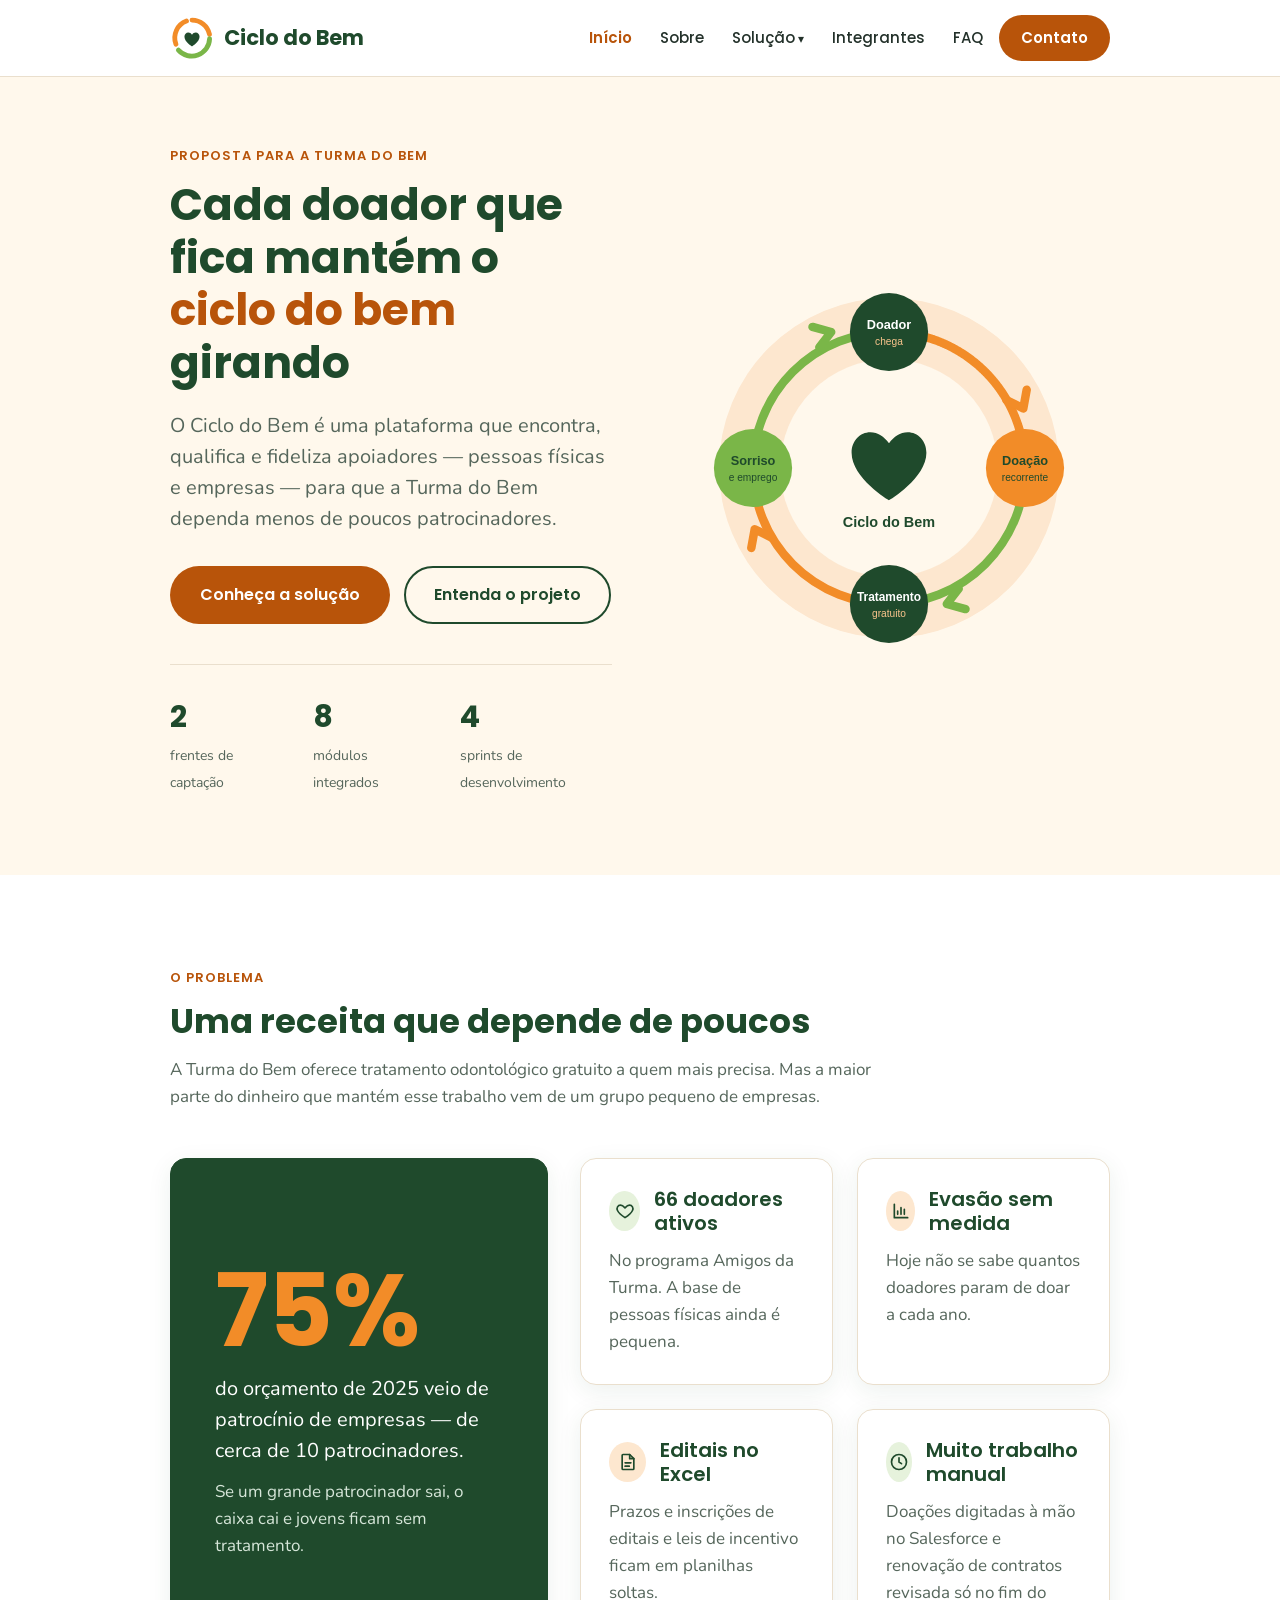
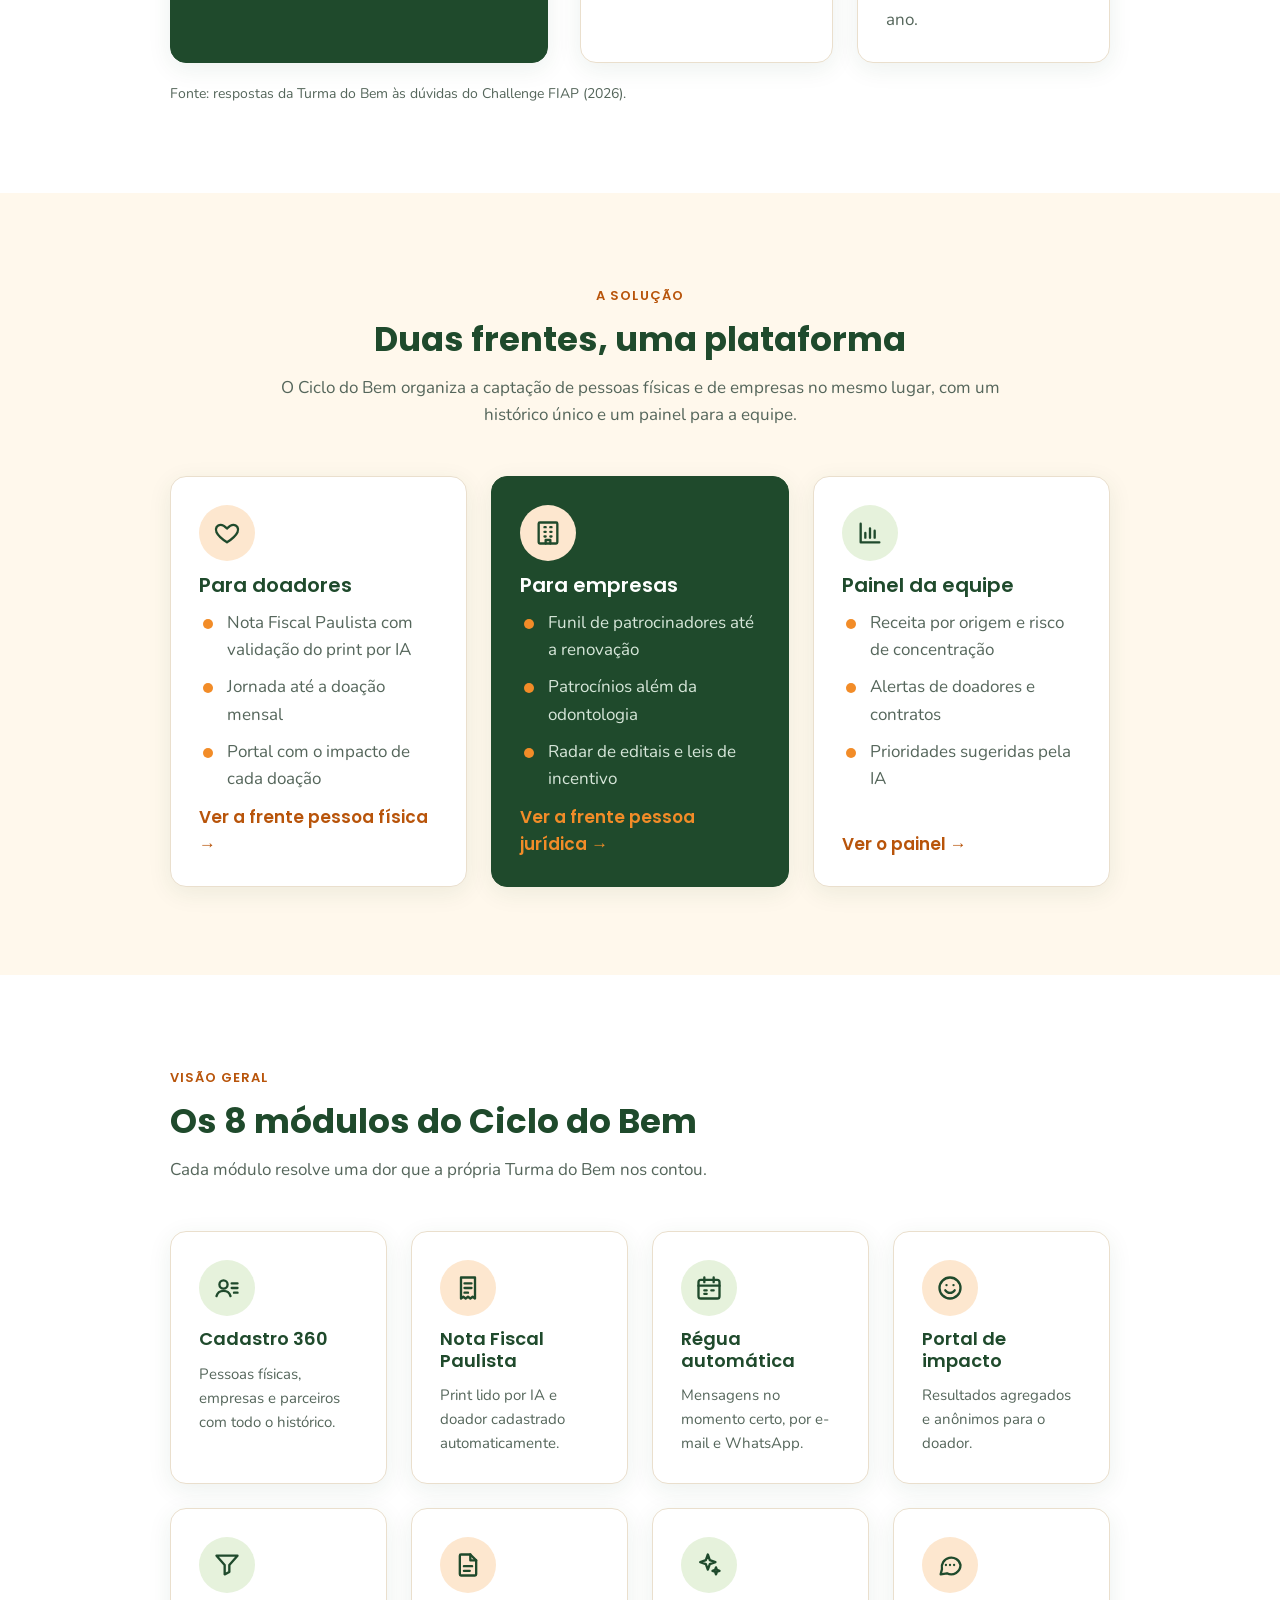
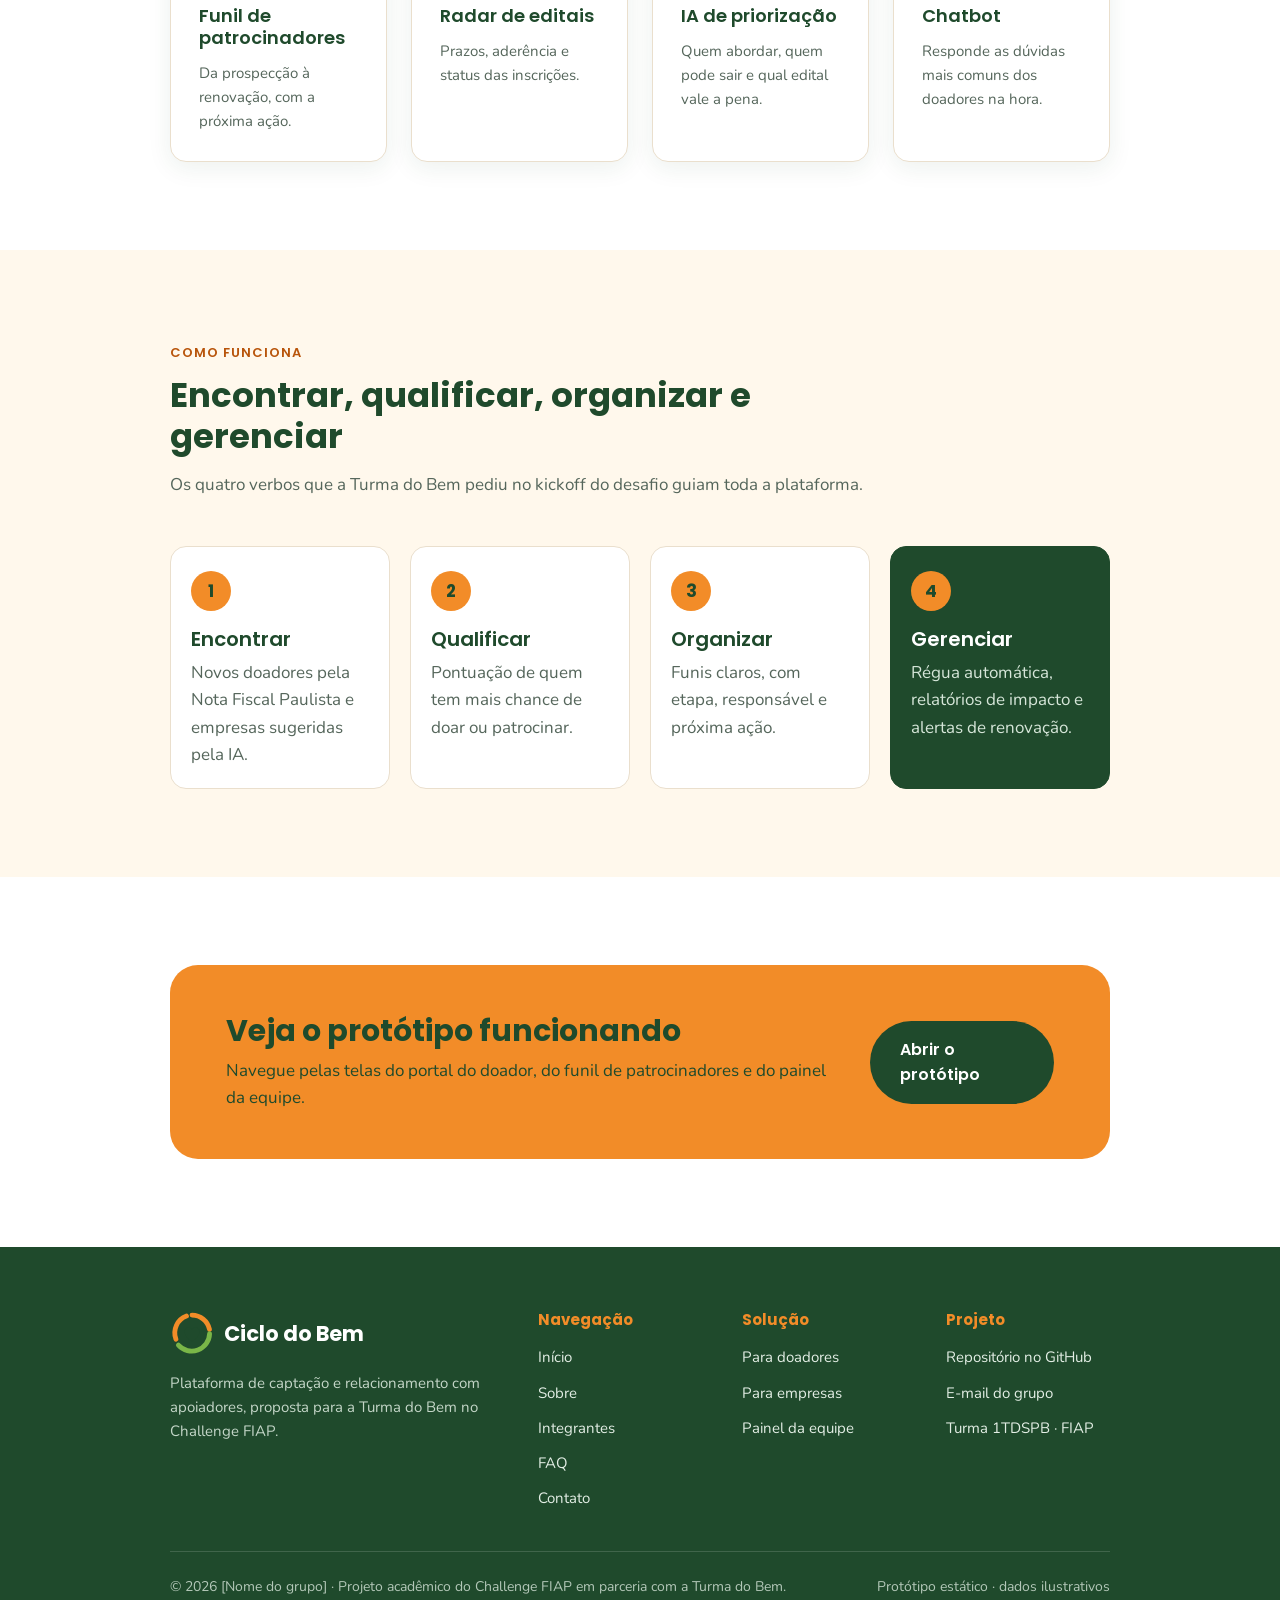
==== index.html @ 9d16775b "Estrutura inicial do site Ciclo do Bem" ====
<!DOCTYPE html>
<html lang="pt-BR">
<head>
    <meta charset="UTF-8">
    <meta name="viewport" content="width=device-width, initial-scale=1.0">
    <meta name="description" content="Ciclo do Bem: plataforma para a Turma do Bem encontrar, qualificar e fidelizar doadores e patrocinadores.">
    <title>Início | Ciclo do Bem</title>
    <link rel="icon" href="assets/imagens/logo-ciclo-do-bem.svg" type="image/svg+xml">

    <!-- Fontes: Poppins (títulos) e Nunito (textos) -->
    <link rel="preconnect" href="https://fonts.googleapis.com">
    <link rel="preconnect" href="https://fonts.gstatic.com" crossorigin>
    <link href="https://fonts.googleapis.com/css2?family=Nunito:wght@400;600;700;800&family=Poppins:wght@500;600;700&display=swap" rel="stylesheet">

    <!-- Estilos do projeto: base > componentes > páginas -->
    <link rel="stylesheet" href="css/base.css">
    <link rel="stylesheet" href="css/componentes.css">
    <link rel="stylesheet" href="css/paginas.css">
</head>
<body>
    <!-- Atalho de acessibilidade para quem navega pelo teclado -->
    <a href="#conteudo" class="pular-conteudo">Pular para o conteúdo</a>

    <!-- ===== CABEÇALHO (igual em todas as páginas) ===== -->
    <header class="cabecalho">
        <div class="container cabecalho-conteudo">
            <a href="index.html" class="logo" aria-label="Ciclo do Bem — voltar para a página inicial">
                <img class="logo-imagem" src="assets/imagens/logo-ciclo-do-bem.svg" alt="" width="44" height="44">
                <span class="logo-texto">Ciclo do Bem</span>
            </a>

            <!-- Menu principal de navegação -->
            <nav aria-label="Menu principal">
                <ul class="menu-lista">
                    <li><a href="index.html" class="menu-link menu-link-ativo" aria-current="page">Início</a></li>
                    <li><a href="sobre.html" class="menu-link">Sobre</a></li>
                    <li class="menu-item-submenu">
                        <a href="doador.html" class="menu-link menu-link-seta">Solução</a>
                        <ul class="submenu">
                            <li><a href="doador.html" class="submenu-link">Para doadores<span class="submenu-descricao">Nota Fiscal Paulista e portal</span></a></li>
                            <li><a href="empresas.html" class="submenu-link">Para empresas<span class="submenu-descricao">Funil, patrocínio e editais</span></a></li>
                            <li><a href="painel.html" class="submenu-link">Painel da equipe<span class="submenu-descricao">Indicadores e alertas</span></a></li>
                        </ul>
                    </li>
                    <li><a href="integrantes.html" class="menu-link">Integrantes</a></li>
                    <li><a href="faq.html" class="menu-link">FAQ</a></li>
                    <li><a href="contato.html" class="btn btn-primario btn-pequeno">Contato</a></li>
                </ul>
            </nav>
        </div>
    </header>

    <!-- ===== CONTEÚDO PRINCIPAL ===== -->
    <main id="conteudo">
        <!-- ===== HERO: apresentação do projeto ===== -->
        <section class="hero" aria-labelledby="titulo-hero">
            <div class="container duas-colunas">
                <div>
                    <span class="etiqueta">Proposta para a Turma do Bem</span>
                    <h1 id="titulo-hero">Cada doador que fica mantém o <span class="hero-destaque">ciclo do bem</span> girando</h1>
                    <p class="texto-destaque">O Ciclo do Bem é uma plataforma que encontra, qualifica e fideliza apoiadores — pessoas físicas e empresas — para que a Turma do Bem dependa menos de poucos patrocinadores.</p>
                    <div class="grupo-botoes">
                        <a href="doador.html" class="btn btn-primario">Conheça a solução</a>
                        <a href="sobre.html" class="btn btn-contorno">Entenda o projeto</a>
                    </div>

                    <!-- Números rápidos da proposta -->
                    <ul class="hero-numeros">
                        <li><span class="hero-numero-valor">2</span><span class="hero-numero-rotulo">frentes de captação</span></li>
                        <li><span class="hero-numero-valor">8</span><span class="hero-numero-rotulo">módulos integrados</span></li>
                        <li><span class="hero-numero-valor">4</span><span class="hero-numero-rotulo">sprints de desenvolvimento</span></li>
                    </ul>
                </div>
                <img class="hero-ilustracao" src="assets/imagens/ilustracao-ciclo.svg" alt="Ilustração do ciclo do bem: o doador chega, faz uma doação recorrente, o jovem recebe tratamento gratuito e volta a sorrir e a buscar emprego." width="500" height="442">
            </div>
        </section>

        <!-- ===== O PROBLEMA ===== -->
        <section class="secao secao-branca" aria-labelledby="titulo-problema">
            <div class="container">
                <div class="secao-cabecalho">
                    <span class="etiqueta">O problema</span>
                    <h2 id="titulo-problema">Uma receita que depende de poucos</h2>
                    <p>A Turma do Bem oferece tratamento odontológico gratuito a quem mais precisa. Mas a maior parte do dinheiro que mantém esse trabalho vem de um grupo pequeno de empresas.</p>
                </div>

                <div class="problema-grade">
                    <article class="card card-escuro problema-numero">
                        <p class="numero-gigante">75%</p>
                        <p class="texto-destaque">do orçamento de 2025 veio de patrocínio de empresas — de cerca de 10 patrocinadores.</p>
                        <p>Se um grande patrocinador sai, o caixa cai e jovens ficam sem tratamento.</p>
                    </article>

                    <div class="grade grade-2">
                        <article class="card">
                            <div class="card-cabecalho">
                                <span class="icone-circulo icone-circulo-pequeno"><img src="assets/icones/icone-coracao.svg" alt=""></span>
                                <h3>66 doadores ativos</h3>
                            </div>
                            <p>No programa Amigos da Turma. A base de pessoas físicas ainda é pequena.</p>
                        </article>
                        <article class="card">
                            <div class="card-cabecalho">
                                <span class="icone-circulo icone-circulo-pequeno icone-circulo-laranja"><img src="assets/icones/icone-grafico.svg" alt=""></span>
                                <h3>Evasão sem medida</h3>
                            </div>
                            <p>Hoje não se sabe quantos doadores param de doar a cada ano.</p>
                        </article>
                        <article class="card">
                            <div class="card-cabecalho">
                                <span class="icone-circulo icone-circulo-pequeno icone-circulo-laranja"><img src="assets/icones/icone-edital.svg" alt=""></span>
                                <h3>Editais no Excel</h3>
                            </div>
                            <p>Prazos e inscrições de editais e leis de incentivo ficam em planilhas soltas.</p>
                        </article>
                        <article class="card">
                            <div class="card-cabecalho">
                                <span class="icone-circulo icone-circulo-pequeno"><img src="assets/icones/icone-relogio.svg" alt=""></span>
                                <h3>Muito trabalho manual</h3>
                            </div>
                            <p>Doações digitadas à mão no Salesforce e renovação de contratos revisada só no fim do ano.</p>
                        </article>
                    </div>
                </div>
                <p class="texto-fonte">Fonte: respostas da Turma do Bem às dúvidas do Challenge FIAP (2026).</p>
            </div>
        </section>

        <!-- ===== A SOLUÇÃO: DUAS FRENTES E O PAINEL ===== -->
        <section class="secao" aria-labelledby="titulo-solucao">
            <div class="container">
                <div class="secao-cabecalho secao-cabecalho-centro">
                    <span class="etiqueta">A solução</span>
                    <h2 id="titulo-solucao">Duas frentes, uma plataforma</h2>
                    <p>O Ciclo do Bem organiza a captação de pessoas físicas e de empresas no mesmo lugar, com um histórico único e um painel para a equipe.</p>
                </div>

                <div class="grade grade-3">
                    <article class="card card-interativo">
                        <span class="icone-circulo icone-circulo-laranja"><img src="assets/icones/icone-coracao.svg" alt=""></span>
                        <h3>Para doadores</h3>
                        <ul class="lista-marcada">
                            <li>Nota Fiscal Paulista com validação do print por IA</li>
                            <li>Jornada até a doação mensal</li>
                            <li>Portal com o impacto de cada doação</li>
                        </ul>
                        <a href="doador.html" class="card-link">Ver a frente pessoa física →</a>
                    </article>
                    <article class="card card-escuro card-interativo">
                        <span class="icone-circulo icone-circulo-laranja"><img src="assets/icones/icone-empresa.svg" alt=""></span>
                        <h3>Para empresas</h3>
                        <ul class="lista-marcada">
                            <li>Funil de patrocinadores até a renovação</li>
                            <li>Patrocínios além da odontologia</li>
                            <li>Radar de editais e leis de incentivo</li>
                        </ul>
                        <a href="empresas.html" class="card-link">Ver a frente pessoa jurídica →</a>
                    </article>
                    <article class="card card-interativo">
                        <span class="icone-circulo"><img src="assets/icones/icone-grafico.svg" alt=""></span>
                        <h3>Painel da equipe</h3>
                        <ul class="lista-marcada">
                            <li>Receita por origem e risco de concentração</li>
                            <li>Alertas de doadores e contratos</li>
                            <li>Prioridades sugeridas pela IA</li>
                        </ul>
                        <a href="painel.html" class="card-link">Ver o painel →</a>
                    </article>
                </div>
            </div>
        </section>

        <!-- ===== MÓDULOS DA PLATAFORMA ===== -->
        <section class="secao secao-branca" aria-labelledby="titulo-modulos">
            <div class="container">
                <div class="secao-cabecalho">
                    <span class="etiqueta">Visão geral</span>
                    <h2 id="titulo-modulos">Os 8 módulos do Ciclo do Bem</h2>
                    <p>Cada módulo resolve uma dor que a própria Turma do Bem nos contou.</p>
                </div>

                <div class="grade grade-4">
                    <article class="card modulo">
                        <span class="icone-circulo"><img src="assets/icones/icone-cadastro.svg" alt=""></span>
                        <h3>Cadastro 360</h3>
                        <p>Pessoas físicas, empresas e parceiros com todo o histórico.</p>
                    </article>
                    <article class="card modulo">
                        <span class="icone-circulo icone-circulo-laranja"><img src="assets/icones/icone-recibo.svg" alt=""></span>
                        <h3>Nota Fiscal Paulista</h3>
                        <p>Print lido por IA e doador cadastrado automaticamente.</p>
                    </article>
                    <article class="card modulo">
                        <span class="icone-circulo"><img src="assets/icones/icone-calendario.svg" alt=""></span>
                        <h3>Régua automática</h3>
                        <p>Mensagens no momento certo, por e-mail e WhatsApp.</p>
                    </article>
                    <article class="card modulo">
                        <span class="icone-circulo icone-circulo-laranja"><img src="assets/icones/icone-sorriso.svg" alt=""></span>
                        <h3>Portal de impacto</h3>
                        <p>Resultados agregados e anônimos para o doador.</p>
                    </article>
                    <article class="card modulo">
                        <span class="icone-circulo"><img src="assets/icones/icone-funil.svg" alt=""></span>
                        <h3>Funil de patrocinadores</h3>
                        <p>Da prospecção à renovação, com a próxima ação.</p>
                    </article>
                    <article class="card modulo">
                        <span class="icone-circulo icone-circulo-laranja"><img src="assets/icones/icone-edital.svg" alt=""></span>
                        <h3>Radar de editais</h3>
                        <p>Prazos, aderência e status das inscrições.</p>
                    </article>
                    <article class="card modulo">
                        <span class="icone-circulo"><img src="assets/icones/icone-ia.svg" alt=""></span>
                        <h3>IA de priorização</h3>
                        <p>Quem abordar, quem pode sair e qual edital vale a pena.</p>
                    </article>
                    <article class="card modulo">
                        <span class="icone-circulo icone-circulo-laranja"><img src="assets/icones/icone-chat.svg" alt=""></span>
                        <h3>Chatbot</h3>
                        <p>Responde as dúvidas mais comuns dos doadores na hora.</p>
                    </article>
                </div>
            </div>
        </section>

        <!-- ===== COMO FUNCIONA ===== -->
        <section class="secao" aria-labelledby="titulo-como-funciona">
            <div class="container">
                <div class="secao-cabecalho">
                    <span class="etiqueta">Como funciona</span>
                    <h2 id="titulo-como-funciona">Encontrar, qualificar, organizar e gerenciar</h2>
                    <p>Os quatro verbos que a Turma do Bem pediu no kickoff do desafio guiam toda a plataforma.</p>
                </div>

                <ol class="passos">
                    <li class="passo">
                        <h3>Encontrar</h3>
                        <p>Novos doadores pela Nota Fiscal Paulista e empresas sugeridas pela IA.</p>
                    </li>
                    <li class="passo">
                        <h3>Qualificar</h3>
                        <p>Pontuação de quem tem mais chance de doar ou patrocinar.</p>
                    </li>
                    <li class="passo">
                        <h3>Organizar</h3>
                        <p>Funis claros, com etapa, responsável e próxima ação.</p>
                    </li>
                    <li class="passo passo-destaque">
                        <h3>Gerenciar</h3>
                        <p>Régua automática, relatórios de impacto e alertas de renovação.</p>
                    </li>
                </ol>
            </div>
        </section>

        <!-- ===== CHAMADA FINAL ===== -->
        <section class="secao secao-branca" aria-labelledby="titulo-chamada">
            <div class="container">
                <div class="faixa-chamada">
                    <div>
                        <h2 id="titulo-chamada">Veja o protótipo funcionando</h2>
                        <p>Navegue pelas telas do portal do doador, do funil de patrocinadores e do painel da equipe.</p>
                    </div>
                    <a href="doador.html" class="btn btn-secundario">Abrir o protótipo</a>
                </div>
            </div>
        </section>
    </main>

    <!-- ===== RODAPÉ (igual em todas as páginas) ===== -->
    <footer class="rodape">
        <div class="container">
            <div class="rodape-grade">
                <div>
                    <a href="index.html" class="logo" aria-label="Ciclo do Bem — página inicial">
                        <img class="logo-imagem" src="assets/imagens/logo-ciclo-do-bem.svg" alt="" width="44" height="44">
                        <span class="logo-texto">Ciclo do Bem</span>
                    </a>
                    <p class="rodape-descricao">Plataforma de captação e relacionamento com apoiadores, proposta para a Turma do Bem no Challenge FIAP.</p>
                </div>

                <nav aria-label="Páginas do site">
                    <h2 class="rodape-titulo">Navegação</h2>
                    <ul class="rodape-lista">
                        <li><a href="index.html" class="rodape-link">Início</a></li>
                        <li><a href="sobre.html" class="rodape-link">Sobre</a></li>
                        <li><a href="integrantes.html" class="rodape-link">Integrantes</a></li>
                        <li><a href="faq.html" class="rodape-link">FAQ</a></li>
                        <li><a href="contato.html" class="rodape-link">Contato</a></li>
                    </ul>
                </nav>

                <nav aria-label="Páginas da solução">
                    <h2 class="rodape-titulo">Solução</h2>
                    <ul class="rodape-lista">
                        <li><a href="doador.html" class="rodape-link">Para doadores</a></li>
                        <li><a href="empresas.html" class="rodape-link">Para empresas</a></li>
                        <li><a href="painel.html" class="rodape-link">Painel da equipe</a></li>
                    </ul>
                </nav>

                <div>
                    <h2 class="rodape-titulo">Projeto</h2>
                    <ul class="rodape-lista">
                        <li><a href="https://github.com/claudiosilva06/ciclo-do-bem" class="rodape-link" target="_blank" rel="noopener noreferrer">Repositório no GitHub</a></li>
                        <li><a href="mailto:[email-do-grupo]@exemplo.com" class="rodape-link">E-mail do grupo</a></li>
                        <li><span class="rodape-link">Turma 1TDSPB · FIAP</span></li>
                    </ul>
                </div>
            </div>

            <div class="rodape-base">
                <p>© 2026 [Nome do grupo] · Projeto acadêmico do Challenge FIAP em parceria com a Turma do Bem.</p>
                <p>Protótipo estático · dados ilustrativos</p>
            </div>
        </div>
    </footer>
</body>
</html>
---- css/base.css ----
/* =========================================================
   CICLO DO BEM — base.css
   Fundação visual usada em TODAS as páginas:
   1. Variáveis (paleta, fontes, medidas)
   2. Reset e tipografia
   3. Layout (container, seções, grades)
   4. Acessibilidade
   5. Botões
   6. Cabeçalho e menu principal
   7. Topo das páginas internas
   8. Rodapé
   9. Media queries (desktop)
   ========================================================= */


/* ---------- 1. Variáveis ---------- */
:root {
    /* Paleta inspirada na identidade da Turma do Bem: laranja e verde */
    --cor-laranja: #f28c28;
    --cor-laranja-escuro: #b8540a;   /* versão com contraste para texto e botões */
    --cor-laranja-claro: #fde7cf;
    --cor-verde: #7ab648;
    --cor-verde-medio: #2e7d3a;
    --cor-verde-escuro: #1f4a2c;
    --cor-verde-claro: #e6f2dc;
    --cor-creme: #fff8ec;
    --cor-branco: #ffffff;
    --cor-texto: #23312a;
    --cor-texto-suave: #55665b;
    --cor-borda: #eadfcd;
    --cor-alerta: #b3261e;
    --cor-alerta-claro: #fbe3e1;

    /* Tipografia */
    --fonte-titulo: "Poppins", "Segoe UI", Arial, sans-serif;
    --fonte-texto: "Nunito", "Segoe UI", Arial, sans-serif;

    /* Medidas */
    --raio-pequeno: 8px;
    --raio: 16px;
    --raio-grande: 28px;
    --sombra: 0 6px 24px rgba(31, 74, 44, 0.08);
    --sombra-forte: 0 14px 36px rgba(31, 74, 44, 0.16);
    --espaco-secao: 88px;
}


/* ---------- 2. Reset e tipografia ---------- */
*,
*::before,
*::after {
    box-sizing: border-box;
    margin: 0;
    padding: 0;
}

html {
    scroll-behavior: smooth;
}

body {
    font-family: var(--fonte-texto);
    font-size: 17px;
    line-height: 1.6;
    color: var(--cor-texto);
    background-color: var(--cor-creme);
}

img {
    display: block;
    max-width: 100%;
}

a {
    color: var(--cor-verde-medio);
}

h1,
h2,
h3,
h4 {
    font-family: var(--fonte-titulo);
    color: var(--cor-verde-escuro);
    line-height: 1.2;
}

h1 {
    font-size: 44px;
    font-weight: 700;
}

h2 {
    font-size: 34px;
    font-weight: 700;
}

h3 {
    font-size: 20px;
    font-weight: 600;
}

h4 {
    font-size: 17px;
    font-weight: 600;
}

p {
    color: var(--cor-texto-suave);
}

strong {
    color: var(--cor-texto);
}

/* Texto de abertura, maior que o corpo */
.texto-destaque {
    font-size: 20px;
    line-height: 1.55;
}

/* Linha de fonte dos dados, abaixo de números e gráficos */
.texto-fonte {
    margin-top: 20px;
    font-size: 14px;
}

/* Rótulo pequeno acima dos títulos de seção */
.etiqueta {
    display: inline-block;
    margin-bottom: 12px;
    font-family: var(--fonte-titulo);
    font-size: 13px;
    font-weight: 600;
    letter-spacing: 0.08em;
    text-transform: uppercase;
    color: var(--cor-laranja-escuro);
}

/* Lista com marcadores para textos corridos */
.lista-marcada {
    list-style: none;
    display: flex;
    flex-direction: column;
    gap: 10px;
}

.lista-marcada li {
    position: relative;
    padding-left: 28px;
    color: var(--cor-texto-suave);
}

.lista-marcada li::before {
    content: "";
    position: absolute;
    top: 10px;
    left: 4px;
    width: 10px;
    height: 10px;
    border-radius: 50%;
    background-color: var(--cor-laranja);
}


/* ---------- 3. Layout ---------- */
.container {
    width: 92%;
    max-width: 940px;
    margin: 0 auto;
}

.secao {
    padding: var(--espaco-secao) 0;
}

.secao-branca {
    background-color: var(--cor-branco);
}

.secao-verde {
    background-color: var(--cor-verde-claro);
}

.secao-cabecalho {
    max-width: 720px;
    margin-bottom: 48px;
}

.secao-cabecalho h2 {
    margin-bottom: 14px;
}

.secao-cabecalho-centro {
    margin-right: auto;
    margin-left: auto;
    text-align: center;
}

/* Grades reutilizáveis */
.grade {
    display: grid;
    gap: 24px;
}

.grade-2 {
    grid-template-columns: repeat(2, 1fr);
}

.grade-3 {
    grid-template-columns: repeat(3, 1fr);
}

.grade-4 {
    grid-template-columns: repeat(4, 1fr);
}

/* Espaçamento entre título, parágrafos e listas dentro dos blocos de texto */
.duas-colunas h2 {
    margin-bottom: 18px;
}

.duas-colunas p + p,
.duas-colunas p + .lista-marcada,
.duas-colunas .lista-marcada + p {
    margin-top: 14px;
}

/* Duas colunas com texto e imagem/protótipo */
.duas-colunas {
    display: grid;
    grid-template-columns: 1fr 1fr;
    gap: 56px;
    align-items: center;
}

.duas-colunas-largura-texto {
    grid-template-columns: 5fr 7fr;
}


/* ---------- 4. Acessibilidade ---------- */
/* Link escondido que aparece ao navegar pelo teclado */
.pular-conteudo {
    position: absolute;
    top: -60px;
    left: 16px;
    z-index: 100;
    padding: 10px 18px;
    border-radius: var(--raio-pequeno);
    background-color: var(--cor-verde-escuro);
    color: var(--cor-branco);
    font-weight: 700;
    text-decoration: none;
}

.pular-conteudo:focus {
    top: 12px;
}

/* Contorno visível de foco para teclado */
a:focus-visible,
button:focus-visible,
input:focus-visible,
select:focus-visible,
textarea:focus-visible,
summary:focus-visible {
    outline: 3px solid var(--cor-laranja);
    outline-offset: 3px;
}


/* ---------- 5. Botões ---------- */
.btn {
    display: inline-flex;
    align-items: center;
    justify-content: center;
    gap: 8px;
    padding: 14px 28px;
    border: 2px solid transparent;
    border-radius: 999px;
    font-family: var(--fonte-titulo);
    font-size: 16px;
    font-weight: 600;
    text-decoration: none;
    cursor: pointer;
    transition: background-color 0.2s, transform 0.2s, box-shadow 0.2s;
}

.btn:hover {
    transform: translateY(-2px);
    box-shadow: var(--sombra);
}

.btn-primario {
    background-color: var(--cor-laranja-escuro);
    color: var(--cor-branco);
}

.btn-primario:hover {
    background-color: #9a4507;
}

.btn-secundario {
    background-color: var(--cor-verde-escuro);
    color: var(--cor-branco);
}

.btn-secundario:hover {
    background-color: #163a22;
}

.btn-contorno {
    border-color: var(--cor-verde-escuro);
    background-color: transparent;
    color: var(--cor-verde-escuro);
}

.btn-contorno:hover {
    background-color: var(--cor-verde-claro);
}

.btn-pequeno {
    padding: 9px 20px;
    font-size: 15px;
}

.grupo-botoes {
    display: flex;
    flex-wrap: wrap;
    gap: 14px;
}


/* ---------- 6. Cabeçalho e menu principal ---------- */
.cabecalho {
    position: sticky;
    top: 0;
    z-index: 50;
    border-bottom: 1px solid var(--cor-borda);
    background-color: var(--cor-branco);
}

.cabecalho-conteudo {
    display: flex;
    align-items: center;
    justify-content: space-between;
    min-height: 76px;
}

.logo {
    display: flex;
    align-items: center;
    gap: 10px;
    text-decoration: none;
}

.logo-imagem {
    width: 44px;
    height: 44px;
}

.logo-texto {
    font-family: var(--fonte-titulo);
    font-size: 21px;
    font-weight: 700;
    color: var(--cor-verde-escuro);
}

.menu-lista {
    display: flex;
    align-items: center;
    gap: 4px;
    list-style: none;
}

.menu-link {
    display: block;
    padding: 10px 14px;
    border-radius: var(--raio-pequeno);
    font-family: var(--fonte-titulo);
    font-size: 15px;
    font-weight: 500;
    color: var(--cor-texto);
    text-decoration: none;
    transition: background-color 0.2s, color 0.2s;
}

.menu-link:hover {
    background-color: var(--cor-verde-claro);
    color: var(--cor-verde-escuro);
}

/* Página atual destacada no menu */
.menu-link-ativo {
    color: var(--cor-laranja-escuro);
    font-weight: 600;
}

/* Submenu "Solução" (abre ao passar o mouse ou focar pelo teclado, sem JavaScript) */
.menu-item-submenu {
    position: relative;
}

.menu-link-seta::after {
    content: " ▾";
    font-size: 12px;
}

.submenu {
    position: absolute;
    top: 100%;
    left: 0;
    min-width: 230px;
    padding: 8px;
    border: 1px solid var(--cor-borda);
    border-radius: var(--raio);
    background-color: var(--cor-branco);
    box-shadow: var(--sombra-forte);
    list-style: none;
    opacity: 0;
    visibility: hidden;
    transform: translateY(8px);
    transition: opacity 0.2s, transform 0.2s, visibility 0.2s;
}

.menu-item-submenu:hover .submenu,
.menu-item-submenu:focus-within .submenu {
    opacity: 1;
    visibility: visible;
    transform: translateY(0);
}

.submenu-link {
    display: flex;
    flex-direction: column;
    padding: 10px 14px;
    border-radius: var(--raio-pequeno);
    font-weight: 700;
    color: var(--cor-verde-escuro);
    text-decoration: none;
}

.submenu-link:hover {
    background-color: var(--cor-creme);
}

.submenu-descricao {
    font-size: 13px;
    font-weight: 400;
    color: var(--cor-texto-suave);
}


/* ---------- 7. Topo das páginas internas ---------- */
.topo-pagina {
    position: relative;
    overflow: hidden;
    padding: 72px 0 64px;
    background-color: var(--cor-verde-escuro);
}

/* Círculos decorativos laranja e verde */
.topo-pagina::before,
.topo-pagina::after {
    content: "";
    position: absolute;
    border-radius: 50%;
}

.topo-pagina::before {
    top: -120px;
    right: -60px;
    width: 320px;
    height: 320px;
    border: 36px solid var(--cor-laranja);
    opacity: 0.85;
}

.topo-pagina::after {
    right: 220px;
    bottom: -90px;
    width: 170px;
    height: 170px;
    background-color: var(--cor-verde);
    opacity: 0.5;
}

.topo-pagina-conteudo {
    position: relative;
    z-index: 1;
    max-width: 680px;
}

.topo-pagina .etiqueta {
    color: var(--cor-laranja);
}

.topo-pagina h1 {
    margin-bottom: 16px;
    color: var(--cor-branco);
}

.topo-pagina p {
    color: #d6e6d9;
}


/* ---------- 8. Rodapé ---------- */
.rodape {
    padding: 64px 0 28px;
    background-color: var(--cor-verde-escuro);
    color: #d6e6d9;
}

.rodape-grade {
    display: grid;
    grid-template-columns: 2fr 1fr 1fr 1fr;
    gap: 40px;
    padding-bottom: 40px;
    border-bottom: 1px solid rgba(255, 255, 255, 0.15);
}

.rodape .logo-texto {
    color: var(--cor-branco);
}

.rodape-descricao {
    max-width: 320px;
    margin-top: 16px;
    font-size: 15px;
    color: #c4d6c8;
}

.rodape-titulo {
    margin-bottom: 14px;
    font-size: 15px;
    color: var(--cor-laranja);
}

.rodape-lista {
    display: flex;
    flex-direction: column;
    gap: 8px;
    list-style: none;
}

.rodape-link {
    font-size: 15px;
    color: #e3eee5;
    text-decoration: none;
}

.rodape-link:hover {
    color: var(--cor-laranja);
    text-decoration: underline;
}

.rodape-base {
    display: flex;
    justify-content: space-between;
    gap: 24px;
    padding-top: 24px;
    font-size: 14px;
}

.rodape-base p {
    color: #b3c7b8;
}


/* ---------- 9. Media queries (somente desktop nesta sprint) ---------- */

/* Large devices — laptops e desktops (992px ou mais) */
@media (min-width: 992px) {
    .container {
        max-width: 940px;
    }

    .menu-link {
        padding: 10px 12px;
    }
}

/* Extra-large devices — telas grandes (1300px ou mais) */
@media (min-width: 1300px) {
    :root {
        --espaco-secao: 104px;
    }

    body {
        font-size: 18px;
    }

    .container {
        max-width: 1200px;
    }

    h1 {
        font-size: 52px;
    }

    h2 {
        font-size: 38px;
    }

    .menu-link {
        padding: 10px 16px;
        font-size: 16px;
    }

    .topo-pagina {
        padding: 96px 0 84px;
    }
}
---- css/componentes.css ----
/* =========================================================
   CICLO DO BEM — componentes.css
   Peças reutilizáveis em várias páginas:
   1. Cards
   2. Ícones em círculo
   3. Selos (badges)
   4. Passo a passo numerado
   5. Tabelas
   6. Formulários
   7. FAQ (perguntas com details/summary)
   8. Linha do tempo (roadmap)
   9. Janela de protótipo
   10. Barras de progresso e larguras
   11. Indicadores (KPIs)
   12. Chat do chatbot
   13. Faixa de chamada e aviso
   14. Media queries
   ========================================================= */


/* ---------- 1. Cards ---------- */
.card {
    display: flex;
    flex-direction: column;
    gap: 12px;
    padding: 32px;
    border: 1px solid var(--cor-borda);
    border-radius: var(--raio);
    background-color: var(--cor-branco);
    box-shadow: var(--sombra);
    transition: transform 0.2s, box-shadow 0.2s;
}

.card-interativo:hover {
    transform: translateY(-4px);
    box-shadow: var(--sombra-forte);
}

/* Card escuro para destacar o item principal de um grupo */
.card-escuro {
    border-color: var(--cor-verde-escuro);
    background-color: var(--cor-verde-escuro);
}

.card-escuro h3 {
    color: var(--cor-branco);
}

.card-escuro .selo-laranja {
    color: #8a3d05;
}

.card-escuro .etiqueta {
    color: var(--cor-laranja);
}

.card-escuro p,
.card-escuro li {
    color: #d6e6d9;
}

.card-laranja {
    border-color: var(--cor-laranja-claro);
    background-color: var(--cor-laranja-claro);
}

.card-link {
    margin-top: auto;
    font-family: var(--fonte-titulo);
    font-weight: 600;
    color: var(--cor-laranja-escuro);
    text-decoration: none;
}

.card-link:hover {
    text-decoration: underline;
}

.card-escuro .card-link {
    color: var(--cor-laranja);
}


/* ---------- 2. Ícones em círculo ---------- */
.icone-circulo {
    display: flex;
    align-items: center;
    justify-content: center;
    width: 56px;
    height: 56px;
    border-radius: 50%;
    background-color: var(--cor-verde-claro);
}

.icone-circulo img {
    width: 28px;
    height: 28px;
}

.icone-circulo-laranja {
    background-color: var(--cor-laranja-claro);
}

.icone-circulo-pequeno {
    width: 40px;
    height: 40px;
}

.icone-circulo-pequeno img {
    width: 20px;
    height: 20px;
}

.icone-inline {
    width: 18px;
    height: 18px;
}


/* ---------- 3. Selos (badges) ---------- */
.selo {
    display: inline-block;
    padding: 4px 12px;
    border-radius: 999px;
    font-family: var(--fonte-titulo);
    font-size: 12px;
    font-weight: 600;
    letter-spacing: 0.02em;
    background-color: var(--cor-verde-claro);
    color: var(--cor-verde-escuro);
}

.selo-laranja {
    background-color: var(--cor-laranja-claro);
    color: #8a3d05;
}

.selo-alerta {
    background-color: var(--cor-alerta-claro);
    color: var(--cor-alerta);
}

.selo-escuro {
    background-color: var(--cor-verde-escuro);
    color: var(--cor-branco);
}


/* ---------- 4. Passo a passo numerado ---------- */
.passos {
    display: grid;
    grid-template-columns: repeat(4, 1fr);
    gap: 20px;
    list-style: none;
    counter-reset: passo;
}

.passo {
    position: relative;
    padding: 28px 24px 24px;
    border: 1px solid var(--cor-borda);
    border-radius: var(--raio);
    background-color: var(--cor-branco);
    counter-increment: passo;
}

/* Número automático de cada passo */
.passo::before {
    content: counter(passo);
    display: flex;
    align-items: center;
    justify-content: center;
    width: 40px;
    height: 40px;
    margin-bottom: 16px;
    border-radius: 50%;
    background-color: var(--cor-laranja);
    font-family: var(--fonte-titulo);
    font-weight: 700;
    color: var(--cor-verde-escuro);
}

.passo h3 {
    margin-bottom: 8px;
}

.passo-destaque {
    border-color: var(--cor-verde-escuro);
    background-color: var(--cor-verde-escuro);
}

.passo-destaque h3 {
    color: var(--cor-branco);
}

.passo-destaque p {
    color: #d6e6d9;
}


/* ---------- 5. Tabelas ---------- */
.tabela-envoltorio {
    overflow: hidden;
    border: 1px solid var(--cor-borda);
    border-radius: var(--raio);
    background-color: var(--cor-branco);
}

.tabela {
    width: 100%;
    border-collapse: collapse;
    font-size: 16px;
}

.tabela caption {
    padding: 16px 20px;
    font-family: var(--fonte-titulo);
    font-weight: 600;
    text-align: left;
    color: var(--cor-verde-escuro);
}

.tabela th {
    padding: 14px 20px;
    background-color: var(--cor-verde-escuro);
    font-family: var(--fonte-titulo);
    font-size: 14px;
    font-weight: 600;
    text-align: left;
    color: var(--cor-branco);
}

.tabela td {
    padding: 14px 20px;
    border-top: 1px solid var(--cor-borda);
    color: var(--cor-texto-suave);
    vertical-align: top;
}

.tabela tbody tr:nth-child(even) {
    background-color: #fffcf6;
}

.tabela-coluna-forte {
    font-weight: 700;
    color: var(--cor-texto);
}


/* ---------- 6. Formulários ---------- */
.formulario {
    display: flex;
    flex-direction: column;
    gap: 20px;
}

.formulario-linha {
    display: grid;
    grid-template-columns: 1fr 1fr;
    gap: 20px;
}

.campo {
    display: flex;
    flex-direction: column;
    gap: 6px;
}

.campo-rotulo {
    font-family: var(--fonte-titulo);
    font-size: 15px;
    font-weight: 600;
    color: var(--cor-verde-escuro);
}

.campo-obrigatorio {
    color: var(--cor-alerta);
}

.campo-entrada {
    width: 100%;
    padding: 13px 16px;
    border: 2px solid var(--cor-borda);
    border-radius: var(--raio-pequeno);
    background-color: var(--cor-branco);
    font-family: var(--fonte-texto);
    font-size: 16px;
    color: var(--cor-texto);
    transition: border-color 0.2s;
}

.campo-entrada::placeholder {
    color: #8a978e;
}

.campo-entrada:focus {
    border-color: var(--cor-verde-medio);
    outline: none;
}

.campo-area {
    min-height: 140px;
    resize: vertical;
}

.campo-ajuda {
    font-size: 14px;
    color: var(--cor-texto-suave);
}

.campo-checkbox {
    display: flex;
    align-items: flex-start;
    gap: 12px;
    font-size: 15px;
    color: var(--cor-texto-suave);
}

.campo-checkbox input {
    width: 20px;
    height: 20px;
    margin-top: 3px;
    accent-color: var(--cor-verde-medio);
}

/* Área de envio de arquivo (print da Nota Fiscal Paulista) */
.campo-arquivo {
    padding: 28px;
    border: 2px dashed var(--cor-verde);
    border-radius: var(--raio);
    background-color: var(--cor-verde-claro);
    text-align: center;
}


/* ---------- 7. FAQ ---------- */
.faq-grupo {
    margin-bottom: 48px;
}

.faq-grupo h2 {
    margin-bottom: 20px;
    font-size: 26px;
}

.faq-item {
    margin-bottom: 12px;
    border: 1px solid var(--cor-borda);
    border-radius: var(--raio);
    background-color: var(--cor-branco);
}

.faq-pergunta {
    display: flex;
    align-items: center;
    justify-content: space-between;
    gap: 16px;
    padding: 20px 24px;
    font-family: var(--fonte-titulo);
    font-size: 17px;
    font-weight: 600;
    color: var(--cor-verde-escuro);
    list-style: none;
    cursor: pointer;
}

/* Remove o marcador padrão do summary */
.faq-pergunta::-webkit-details-marker {
    display: none;
}

/* Sinal de + / − feito em CSS */
.faq-pergunta::after {
    content: "+";
    flex-shrink: 0;
    display: flex;
    align-items: center;
    justify-content: center;
    width: 32px;
    height: 32px;
    border-radius: 50%;
    background-color: var(--cor-laranja-claro);
    font-size: 20px;
    color: var(--cor-laranja-escuro);
}

.faq-item[open] .faq-pergunta::after {
    content: "−";
}

.faq-item[open] {
    border-color: var(--cor-verde);
}

.faq-resposta {
    padding: 0 24px 22px;
}


/* ---------- 8. Linha do tempo (roadmap) ---------- */
.linha-tempo {
    display: grid;
    grid-template-columns: repeat(4, 1fr);
    gap: 20px;
    list-style: none;
}

.linha-tempo-item {
    position: relative;
    padding-top: 36px;
}

/* Linha horizontal que liga as etapas */
.linha-tempo-item::before {
    content: "";
    position: absolute;
    top: 9px;
    left: 0;
    width: calc(100% + 20px);
    height: 4px;
    background-color: var(--cor-borda);
}

.linha-tempo-item:last-child::before {
    width: 100%;
}

/* Ponto de cada etapa */
.linha-tempo-item::after {
    content: "";
    position: absolute;
    top: 0;
    left: 0;
    width: 22px;
    height: 22px;
    border: 4px solid var(--cor-branco);
    border-radius: 50%;
    background-color: var(--cor-borda);
    box-shadow: 0 0 0 2px var(--cor-borda);
}

.linha-tempo-atual::after {
    background-color: var(--cor-laranja);
    box-shadow: 0 0 0 2px var(--cor-laranja);
}

.linha-tempo-atual::before {
    background-color: var(--cor-laranja);
}

.linha-tempo-data {
    display: block;
    margin-bottom: 6px;
    font-family: var(--fonte-titulo);
    font-size: 14px;
    font-weight: 600;
    color: var(--cor-laranja-escuro);
}

.linha-tempo-item h3 {
    margin-bottom: 8px;
}


/* ---------- 9. Janela de protótipo ---------- */
/* Moldura de navegador para mostrar telas do sistema */
.janela {
    overflow: hidden;
    border: 1px solid var(--cor-borda);
    border-radius: var(--raio);
    background-color: var(--cor-branco);
    box-shadow: var(--sombra-forte);
}

.janela-barra {
    display: flex;
    align-items: center;
    gap: 8px;
    padding: 12px 16px;
    border-bottom: 1px solid var(--cor-borda);
    background-color: #f6efe2;
}

.janela-ponto {
    width: 12px;
    height: 12px;
    border-radius: 50%;
    background-color: var(--cor-borda);
}

.janela-ponto-laranja {
    background-color: var(--cor-laranja);
}

.janela-ponto-verde {
    background-color: var(--cor-verde);
}

.janela-endereco {
    flex: 1;
    margin-left: 12px;
    padding: 4px 14px;
    border-radius: 999px;
    background-color: var(--cor-branco);
    font-size: 13px;
    color: var(--cor-texto-suave);
}

.janela-conteudo {
    padding: 28px;
}


/* ---------- 10. Barras de progresso e larguras ---------- */
.barra {
    overflow: hidden;
    height: 14px;
    border-radius: 999px;
    background-color: var(--cor-borda);
}

.barra-preenchimento {
    height: 100%;
    border-radius: 999px;
    background-color: var(--cor-laranja);
}

.barra-preenchimento-verde {
    background-color: var(--cor-verde-medio);
}

/* Larguras usadas pelas barras (evita estilo inline no HTML) */
.largura-25 { width: 25%; }
.largura-40 { width: 40%; }
.largura-55 { width: 55%; }
.largura-70 { width: 70%; }
.largura-75 { width: 75%; }
.largura-85 { width: 85%; }


/* ---------- 11. Indicadores (KPIs) ---------- */
.indicador {
    display: flex;
    flex-direction: column;
    gap: 6px;
    padding: 24px;
    border: 1px solid var(--cor-borda);
    border-radius: var(--raio);
    background-color: var(--cor-branco);
}

.indicador-rotulo {
    font-size: 14px;
    font-weight: 700;
    color: var(--cor-texto-suave);
}

.indicador-valor {
    font-family: var(--fonte-titulo);
    font-size: 34px;
    font-weight: 700;
    line-height: 1.1;
    color: var(--cor-verde-escuro);
}

.indicador-variacao {
    font-size: 14px;
    font-weight: 700;
    color: var(--cor-verde-medio);
}

.indicador-variacao-negativa {
    color: var(--cor-alerta);
}


/* ---------- 12. Chat do chatbot ---------- */
.chat {
    display: flex;
    flex-direction: column;
    gap: 12px;
}

.balao {
    max-width: 82%;
    padding: 12px 16px;
    border-radius: 18px;
    font-size: 15px;
    line-height: 1.5;
}

.balao-bot {
    align-self: flex-start;
    border-bottom-left-radius: 4px;
    background-color: var(--cor-verde-claro);
    color: var(--cor-texto);
}

.balao-usuario {
    align-self: flex-end;
    border-bottom-right-radius: 4px;
    background-color: var(--cor-verde-escuro);
    color: var(--cor-branco);
}

.chat-opcoes {
    display: flex;
    flex-wrap: wrap;
    gap: 8px;
    list-style: none;
}

.chat-opcao {
    padding: 6px 14px;
    border: 1px solid var(--cor-verde-medio);
    border-radius: 999px;
    font-size: 14px;
    font-weight: 700;
    color: var(--cor-verde-medio);
}


/* ---------- 13. Faixa de chamada e aviso ---------- */
.faixa-chamada {
    display: flex;
    align-items: center;
    justify-content: space-between;
    gap: 32px;
    padding: 48px 56px;
    border-radius: var(--raio-grande);
    background-color: var(--cor-laranja);
}

.faixa-chamada h2 {
    margin-bottom: 8px;
    font-size: 30px;
}

.faixa-chamada p {
    color: var(--cor-verde-escuro);
}

/* Aviso de dados ilustrativos */
.aviso {
    display: flex;
    align-items: center;
    gap: 12px;
    margin-top: 24px;
    padding: 14px 18px;
    border-left: 4px solid var(--cor-laranja);
    border-radius: var(--raio-pequeno);
    background-color: var(--cor-laranja-claro);
    font-size: 15px;
    color: #6b3404;
}


/* ---------- 14. Media queries (desktop) ---------- */

/* Large devices (992px ou mais) */
@media (min-width: 992px) {
    .card {
        padding: 28px;
    }

    .passo {
        padding: 24px 20px 20px;
    }
}

/* Extra-large devices (1300px ou mais) */
@media (min-width: 1300px) {
    .card {
        padding: 36px;
    }

    .passos,
    .linha-tempo {
        gap: 28px;
    }

    .indicador-valor {
        font-size: 40px;
    }

    .janela-conteudo {
        padding: 36px;
    }
}
---- css/paginas.css ----
/* =========================================================
   CICLO DO BEM — paginas.css
   Estilos específicos de cada página:
   1. Início (index.html)
   2. Sobre (sobre.html)
   3. Integrantes (integrantes.html)
   4. FAQ (faq.html)
   5. Contato (contato.html)
   6. Solução — Para doadores (doador.html)
   7. Solução — Para empresas (empresas.html)
   8. Solução — Painel da equipe (painel.html)
   9. Media queries
   ========================================================= */


/* ---------- 1. Início ---------- */
.hero {
    padding: 72px 0 88px;
}

.hero h1 {
    margin-bottom: 20px;
}

.hero-destaque {
    color: var(--cor-laranja-escuro);
}

.hero .texto-destaque {
    margin-bottom: 32px;
}

/* Números rápidos abaixo dos botões */
.hero-numeros {
    display: flex;
    gap: 36px;
    margin-top: 40px;
    padding-top: 28px;
    border-top: 1px solid var(--cor-borda);
    list-style: none;
}

.hero-numero-valor {
    display: block;
    font-family: var(--fonte-titulo);
    font-size: 30px;
    font-weight: 700;
    color: var(--cor-verde-escuro);
}

.hero-numero-rotulo {
    font-size: 14px;
    color: var(--cor-texto-suave);
}

.hero-ilustracao {
    justify-self: center;
    width: 100%;
    max-width: 500px;
}

/* Bloco do problema com o número grande */
.problema-grade {
    display: grid;
    grid-template-columns: 5fr 7fr;
    gap: 32px;
    align-items: stretch;
}

.problema-numero {
    justify-content: center;
    padding: 44px;
}

.numero-gigante {
    font-family: var(--fonte-titulo);
    font-size: 112px;
    font-weight: 700;
    line-height: 1;
    color: var(--cor-laranja);
}

.card-escuro .numero-gigante {
    color: var(--cor-laranja);
}

.problema-numero .texto-destaque {
    color: var(--cor-branco);
}

.card-cabecalho {
    display: flex;
    align-items: center;
    gap: 14px;
}

.modulo h3 {
    font-size: 18px;
}

.modulo p {
    font-size: 15px;
}


/* ---------- 2. Sobre ---------- */
.programas {
    display: flex;
    flex-direction: column;
    gap: 20px;
}

.ods-lista {
    display: flex;
    flex-wrap: wrap;
    gap: 10px;
    margin-top: 20px;
    list-style: none;
}

.tecnologia-card h3 {
    font-size: 19px;
}

.tecnologia-sprint {
    margin-top: auto;
}


/* ---------- 3. Integrantes ---------- */
.integrantes-grade {
    display: flex;
    flex-wrap: wrap;
    justify-content: center;
    gap: 28px;
}

.cartao-integrante {
    align-items: center;
    width: calc((100% - 28px) / 2);
    text-align: center;
}

.integrante-foto {
    width: 132px;
    height: 132px;
    margin-bottom: 8px;
    border: 5px solid var(--cor-laranja-claro);
    border-radius: 50%;
    object-fit: cover;
}

.integrante-papel {
    font-weight: 700;
    color: var(--cor-laranja-escuro);
}

/* Lista de dados (RM e turma) */
.integrante-dados {
    display: flex;
    justify-content: center;
    gap: 24px;
    padding: 12px 0;
    border-top: 1px solid var(--cor-borda);
    border-bottom: 1px solid var(--cor-borda);
    width: 100%;
}

.integrante-dados dt {
    font-size: 12px;
    font-weight: 700;
    text-transform: uppercase;
    letter-spacing: 0.06em;
    color: var(--cor-texto-suave);
}

.integrante-dados dd {
    font-family: var(--fonte-titulo);
    font-weight: 600;
    color: var(--cor-verde-escuro);
}

.integrante-links {
    display: flex;
    gap: 10px;
    margin-top: 6px;
    list-style: none;
}


/* ---------- 4. FAQ ---------- */
.faq-layout {
    display: grid;
    grid-template-columns: 2fr 1fr;
    gap: 48px;
    align-items: start;
}

.faq-lateral {
    position: sticky;
    top: 108px;
}


/* ---------- 5. Contato ---------- */
.contato-layout {
    display: grid;
    grid-template-columns: 7fr 5fr;
    gap: 40px;
    align-items: start;
}

.contato-formulario h2 {
    font-size: 26px;
}

.contato-info {
    display: flex;
    flex-direction: column;
    gap: 20px;
}

.contato-item {
    flex-direction: row;
    align-items: flex-start;
    gap: 16px;
}

.contato-item-titulo {
    margin-bottom: 4px;
    font-size: 18px;
}

.card-escuro .contato-item-titulo {
    color: var(--cor-branco);
}

.contato-item p {
    font-size: 15px;
}


/* ---------- 6. Solução — Para doadores ---------- */
.prototipo-grade {
    display: grid;
    grid-template-columns: 1fr 1fr;
    gap: 32px;
    align-items: start;
}

.prototipo-legenda {
    margin-top: 14px;
    font-size: 15px;
    text-align: center;
}

.janela-titulo {
    margin-bottom: 6px;
    font-size: 22px;
}

.janela-subtitulo {
    margin-bottom: 22px;
    font-size: 15px;
}

/* Resultado da validação do print */
.validacao-status {
    display: flex;
    align-items: center;
    gap: 14px;
    margin-bottom: 20px;
}

.validacao-lista {
    display: flex;
    flex-direction: column;
    gap: 12px;
    margin-bottom: 24px;
    list-style: none;
}

.validacao-item {
    display: flex;
    align-items: center;
    justify-content: space-between;
    padding: 12px 16px;
    border-radius: var(--raio-pequeno);
    background-color: var(--cor-creme);
    font-size: 15px;
}

.convite {
    padding: 22px;
    border-radius: var(--raio);
    background-color: var(--cor-laranja-claro);
}

.convite p {
    margin-bottom: 14px;
    color: #5a2c04;
}

/* Portal do doador */
.portal-saudacao {
    display: flex;
    align-items: center;
    justify-content: space-between;
    margin-bottom: 24px;
}

.portal-saudacao h3 {
    font-size: 24px;
}

.portal-cartoes {
    display: grid;
    grid-template-columns: repeat(3, 1fr);
    gap: 16px;
    margin-bottom: 24px;
}

.portal-cartao {
    display: flex;
    flex-direction: column;
    gap: 8px;
    padding: 20px;
    border-radius: var(--raio);
    background-color: var(--cor-creme);
}

.portal-cartao-escuro {
    background-color: var(--cor-verde-escuro);
}

.portal-cartao-escuro .indicador-rotulo {
    color: var(--cor-laranja);
}

.portal-cartao-escuro .portal-cartao-texto {
    color: var(--cor-branco);
}

.portal-cartao-texto {
    font-family: var(--fonte-titulo);
    font-size: 19px;
    font-weight: 600;
    line-height: 1.3;
    color: var(--cor-verde-escuro);
}

.meta-texto {
    font-size: 14px;
}

.portal-acoes {
    margin-top: 24px;
}

/* Etapas da jornada do doador */
.jornada {
    display: grid;
    grid-template-columns: repeat(4, 1fr);
    gap: 20px;
}

.jornada-etapa h3 {
    font-size: 19px;
}


/* ---------- 7. Solução — Para empresas ---------- */
/* Quadro do funil em colunas (estilo kanban) */
.quadro-funil {
    display: grid;
    grid-template-columns: repeat(5, 1fr);
    gap: 14px;
}

.coluna-funil {
    display: flex;
    flex-direction: column;
    gap: 12px;
    padding: 14px;
    border-radius: var(--raio);
    background-color: var(--cor-verde-claro);
}

.coluna-funil-ativa {
    background-color: var(--cor-laranja-claro);
}

.coluna-funil-titulo {
    display: flex;
    align-items: center;
    justify-content: space-between;
    font-size: 15px;
}

.coluna-funil-total {
    font-size: 13px;
    font-weight: 700;
    color: var(--cor-texto-suave);
}

.cartao-oportunidade {
    display: flex;
    flex-direction: column;
    gap: 6px;
    padding: 14px;
    border-radius: var(--raio-pequeno);
    background-color: var(--cor-branco);
    box-shadow: 0 2px 8px rgba(31, 74, 44, 0.08);
}

.cartao-oportunidade h4 {
    font-size: 15px;
}

.oportunidade-valor {
    font-weight: 800;
    color: var(--cor-texto);
}

.oportunidade-acao {
    font-size: 13px;
    line-height: 1.4;
}

/* Sugestões de empresas pela IA */
.match-lista {
    display: flex;
    flex-direction: column;
    gap: 14px;
    list-style: none;
}

.match-item {
    display: grid;
    grid-template-columns: auto 1fr auto;
    align-items: center;
    gap: 18px;
    padding: 18px 22px;
    border: 1px solid var(--cor-borda);
    border-radius: var(--raio);
    background-color: var(--cor-branco);
}

.match-item h3 {
    margin-bottom: 6px;
    font-size: 18px;
}

.match-selos {
    display: flex;
    flex-wrap: wrap;
    gap: 6px;
    list-style: none;
}

.match-afinidade {
    text-align: center;
}

.match-afinidade-valor {
    display: block;
    font-family: var(--fonte-titulo);
    font-size: 28px;
    font-weight: 700;
    color: var(--cor-verde-medio);
}

.match-afinidade-rotulo {
    font-size: 13px;
}

/* Concentração de receita por patrocinador */
.concentracao-lista {
    display: flex;
    flex-direction: column;
    gap: 14px;
    list-style: none;
}

.concentracao-rotulo {
    display: flex;
    justify-content: space-between;
    margin-bottom: 6px;
    font-size: 15px;
    font-weight: 700;
}


/* ---------- 8. Solução — Painel da equipe ---------- */
.painel-grade {
    display: grid;
    grid-template-columns: 3fr 2fr;
    gap: 24px;
    margin-top: 24px;
}

.grafico-barras {
    display: flex;
    flex-direction: column;
    gap: 18px;
    list-style: none;
}

.grafico-rotulo {
    display: flex;
    justify-content: space-between;
    margin-bottom: 8px;
    font-weight: 700;
}

.grafico-barras .barra {
    height: 28px;
}

.alertas-lista {
    display: flex;
    flex-direction: column;
    gap: 12px;
    list-style: none;
}

.alerta-item {
    display: flex;
    align-items: flex-start;
    gap: 14px;
    padding: 14px;
    border-radius: var(--raio-pequeno);
    background-color: var(--cor-creme);
}

.alerta-item h4 {
    margin-bottom: 2px;
    font-size: 16px;
}

.alerta-item p {
    font-size: 14px;
}

/* Agenda "um dia com o Ciclo do Bem" */
.agenda {
    display: grid;
    grid-template-columns: repeat(4, 1fr);
    gap: 20px;
    list-style: none;
}

.agenda-hora {
    font-family: var(--fonte-titulo);
    font-size: 30px;
    font-weight: 700;
    color: var(--cor-laranja-escuro);
}

.card-escuro .agenda-hora {
    color: var(--cor-laranja);
}


/* ---------- 9. Media queries (desktop) ---------- */

/* Large devices (992px ou mais) */
@media (min-width: 992px) {
    .hero {
        padding: 64px 0 80px;
    }

    .numero-gigante {
        font-size: 100px;
    }

    .quadro-funil {
        gap: 10px;
    }

    .coluna-funil {
        padding: 10px;
    }
}

/* Extra-large devices (1300px ou mais) */
@media (min-width: 1300px) {
    .hero {
        padding: 96px 0 112px;
    }

    .hero-ilustracao {
        max-width: 560px;
    }

    .numero-gigante {
        font-size: 136px;
    }

    .quadro-funil {
        gap: 16px;
    }

    .coluna-funil {
        padding: 16px;
    }

    .integrante-foto {
        width: 150px;
        height: 150px;
    }
}
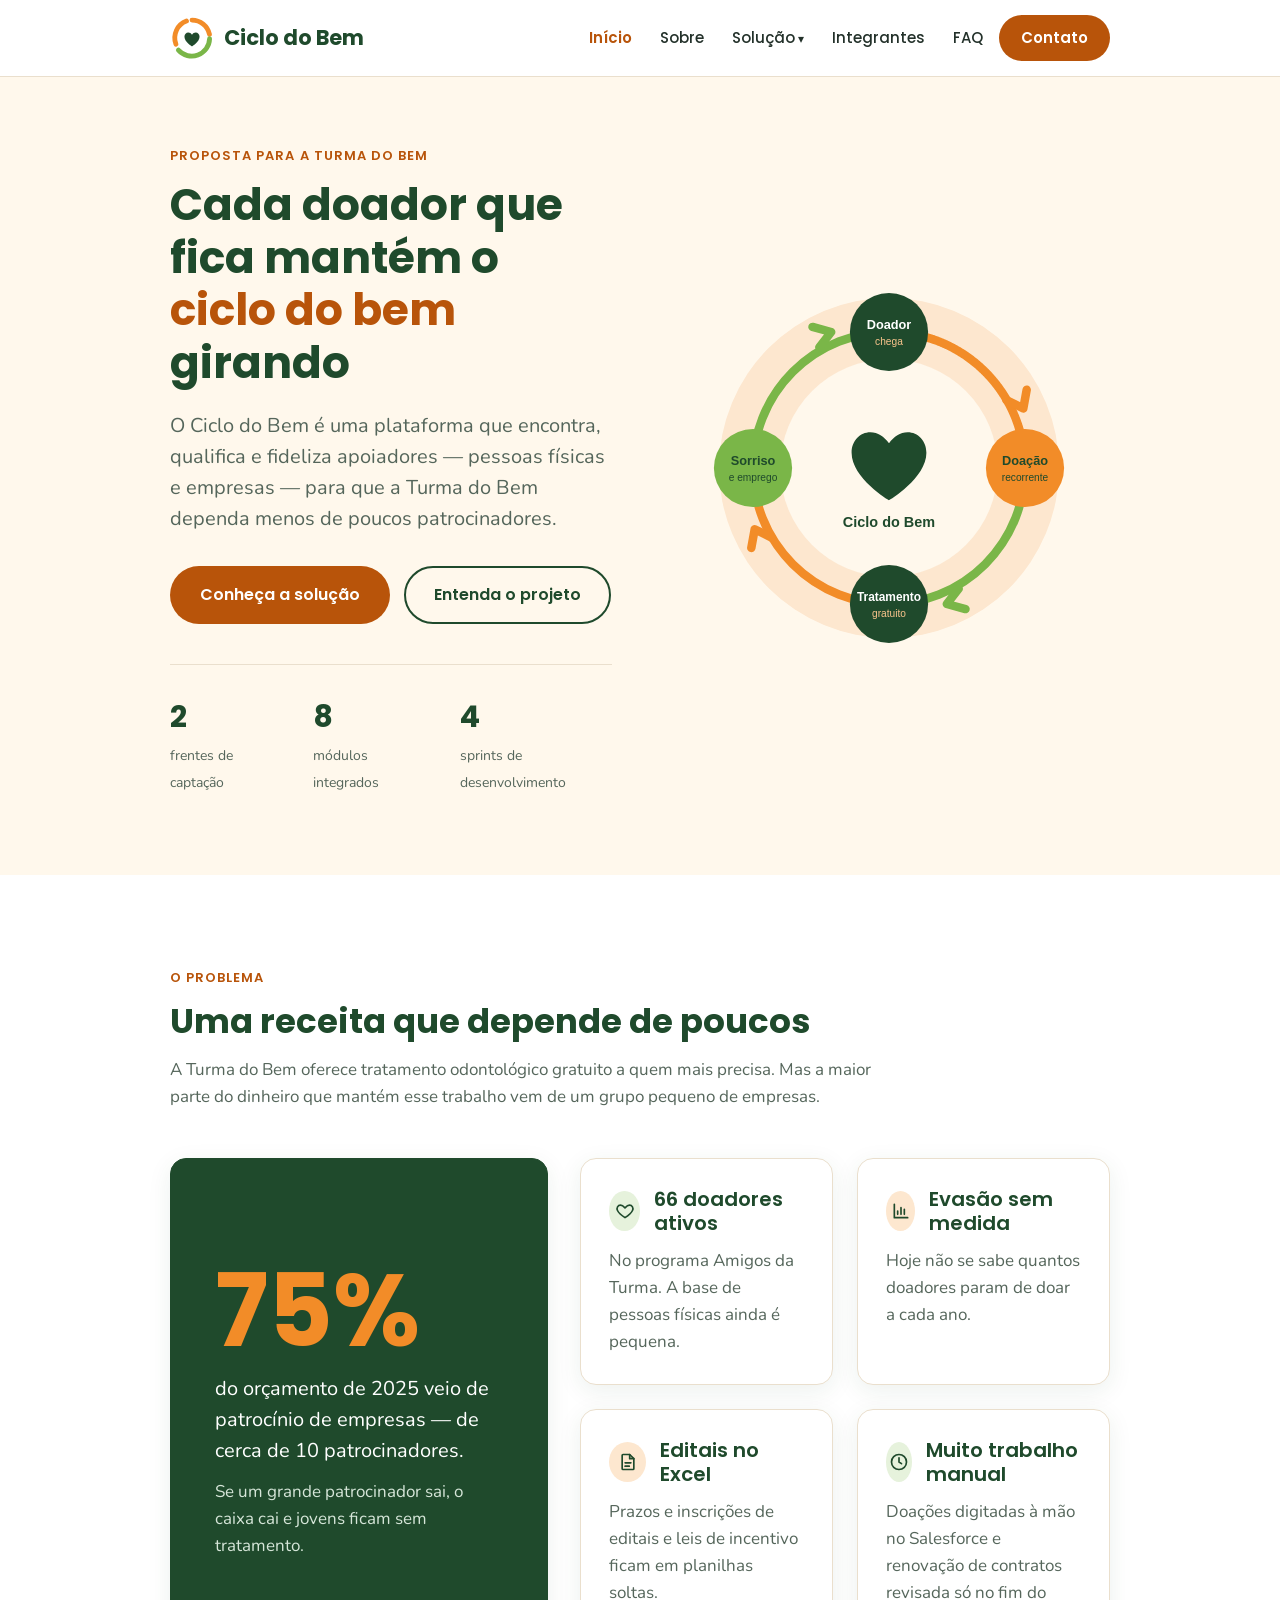
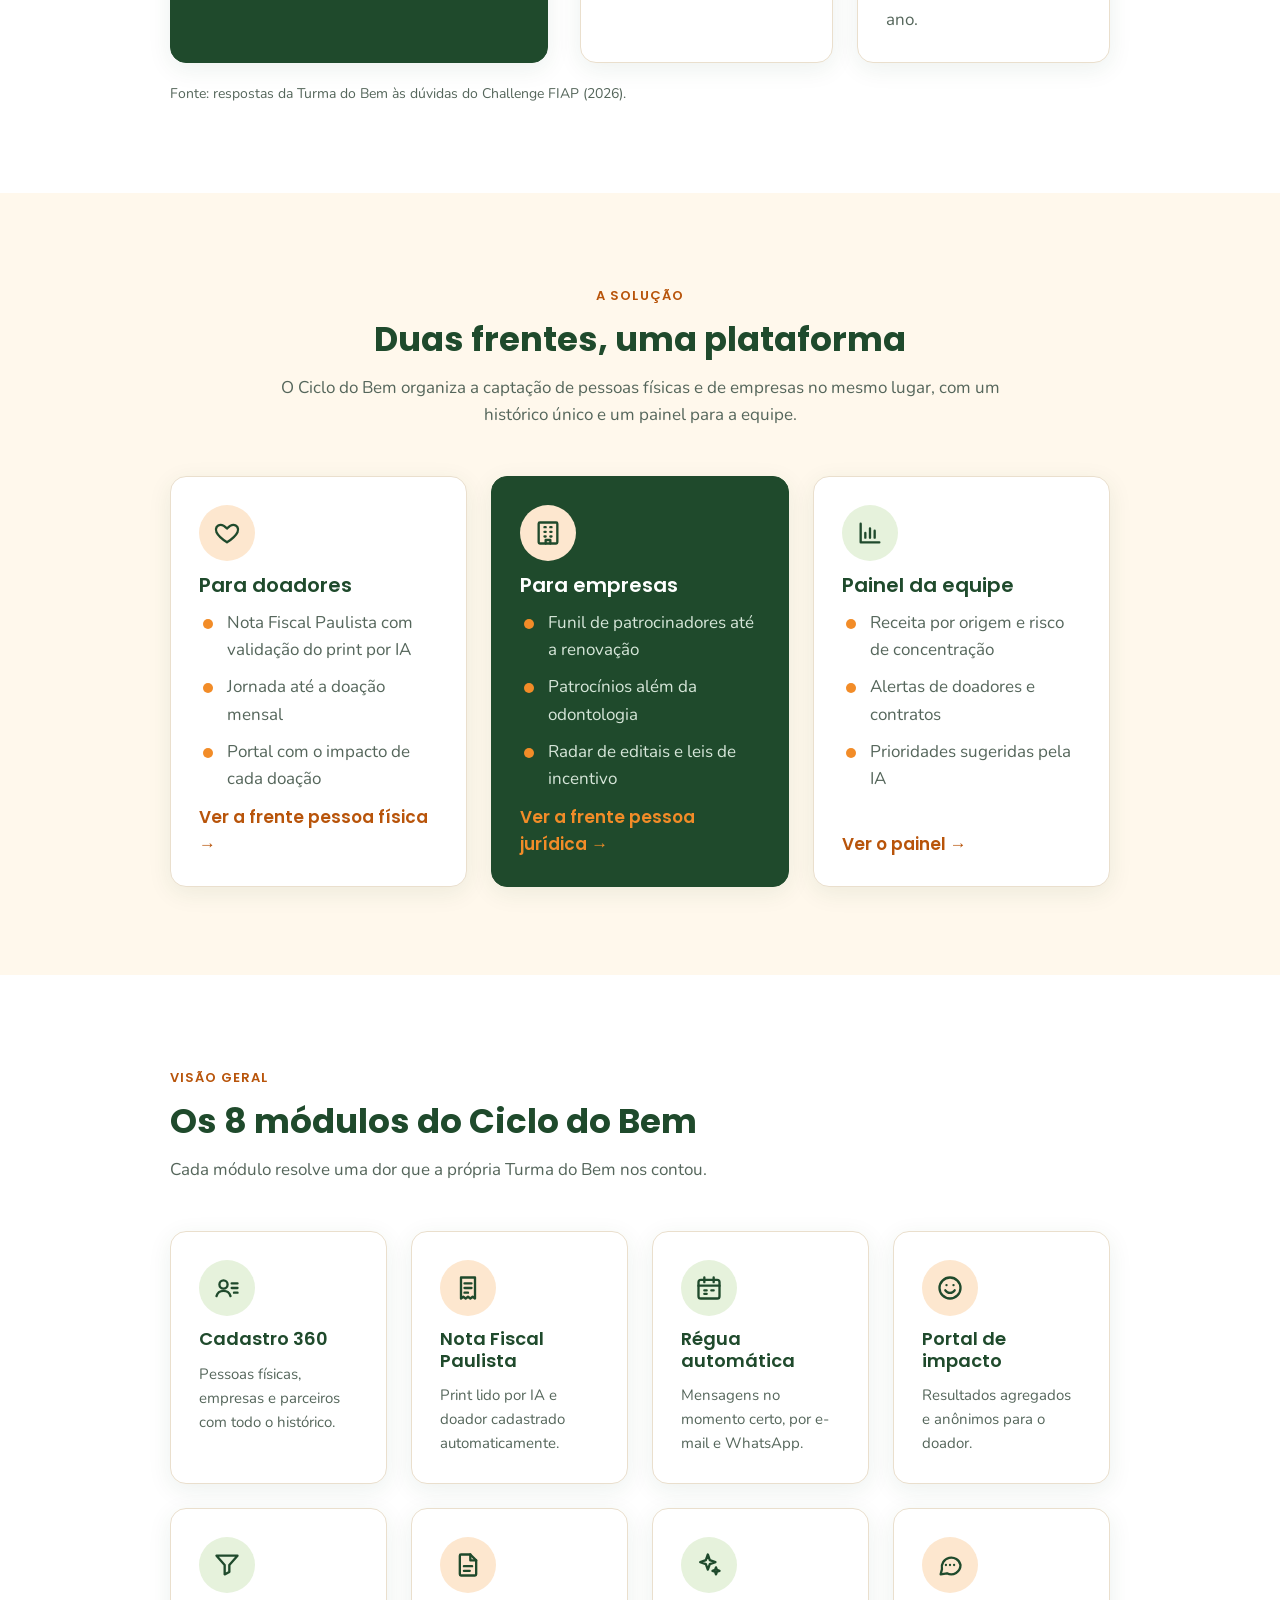
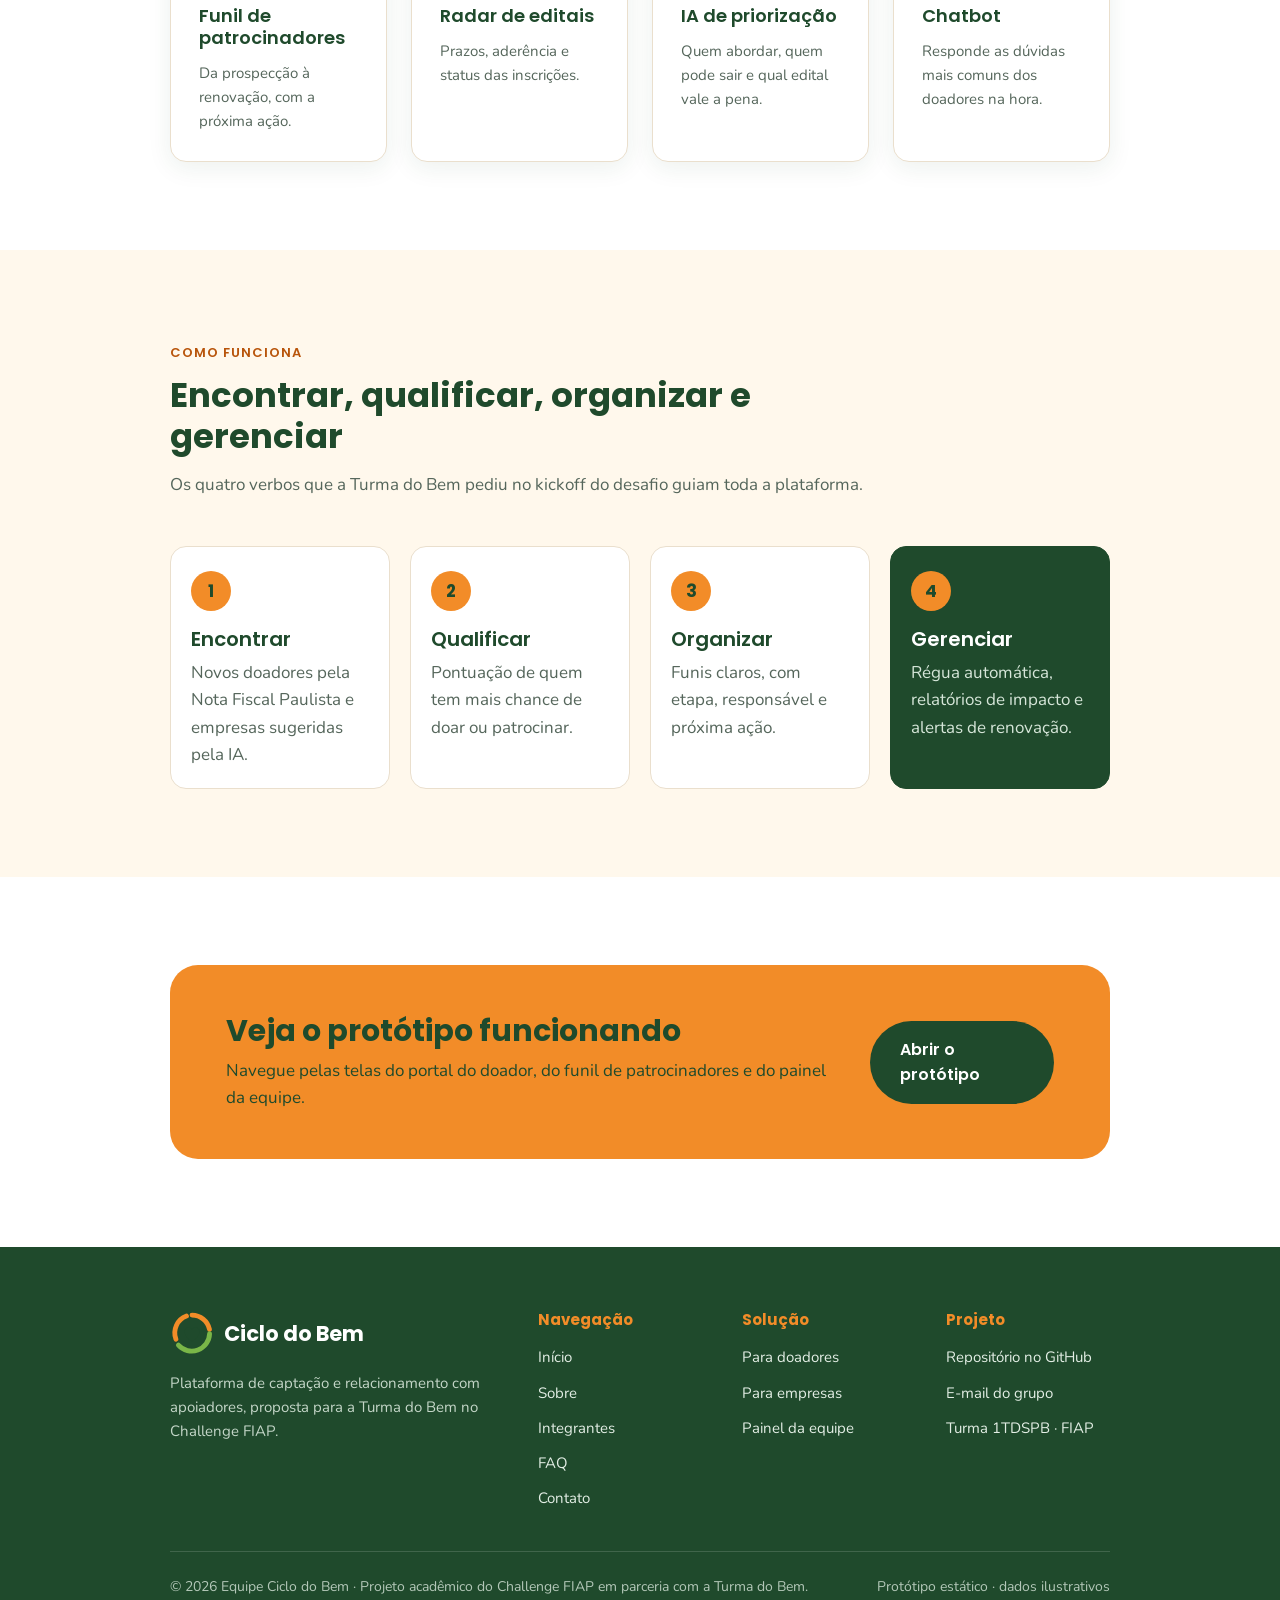
==== commit 11a9ad3b: "Adiciona nome do grupo no rodapé" ====
--- a/index.html
+++ b/index.html
@@ -304,14 +304,14 @@
                     <h2 class="rodape-titulo">Projeto</h2>
                     <ul class="rodape-lista">
                         <li><a href="https://github.com/claudiosilva06/ciclo-do-bem" class="rodape-link" target="_blank" rel="noopener noreferrer">Repositório no GitHub</a></li>
-                        <li><a href="mailto:[email-do-grupo]@exemplo.com" class="rodape-link">E-mail do grupo</a></li>
+                        <li><a href="mailto:projetotdbfiap@gmail.com" class="rodape-link">E-mail do grupo</a></li>
                         <li><span class="rodape-link">Turma 1TDSPB · FIAP</span></li>
                     </ul>
                 </div>
             </div>
 
             <div class="rodape-base">
-                <p>© 2026 [Nome do grupo] · Projeto acadêmico do Challenge FIAP em parceria com a Turma do Bem.</p>
+                <p>© 2026 Equipe Ciclo do Bem · Projeto acadêmico do Challenge FIAP em parceria com a Turma do Bem.</p>
                 <p>Protótipo estático · dados ilustrativos</p>
             </div>
         </div>
